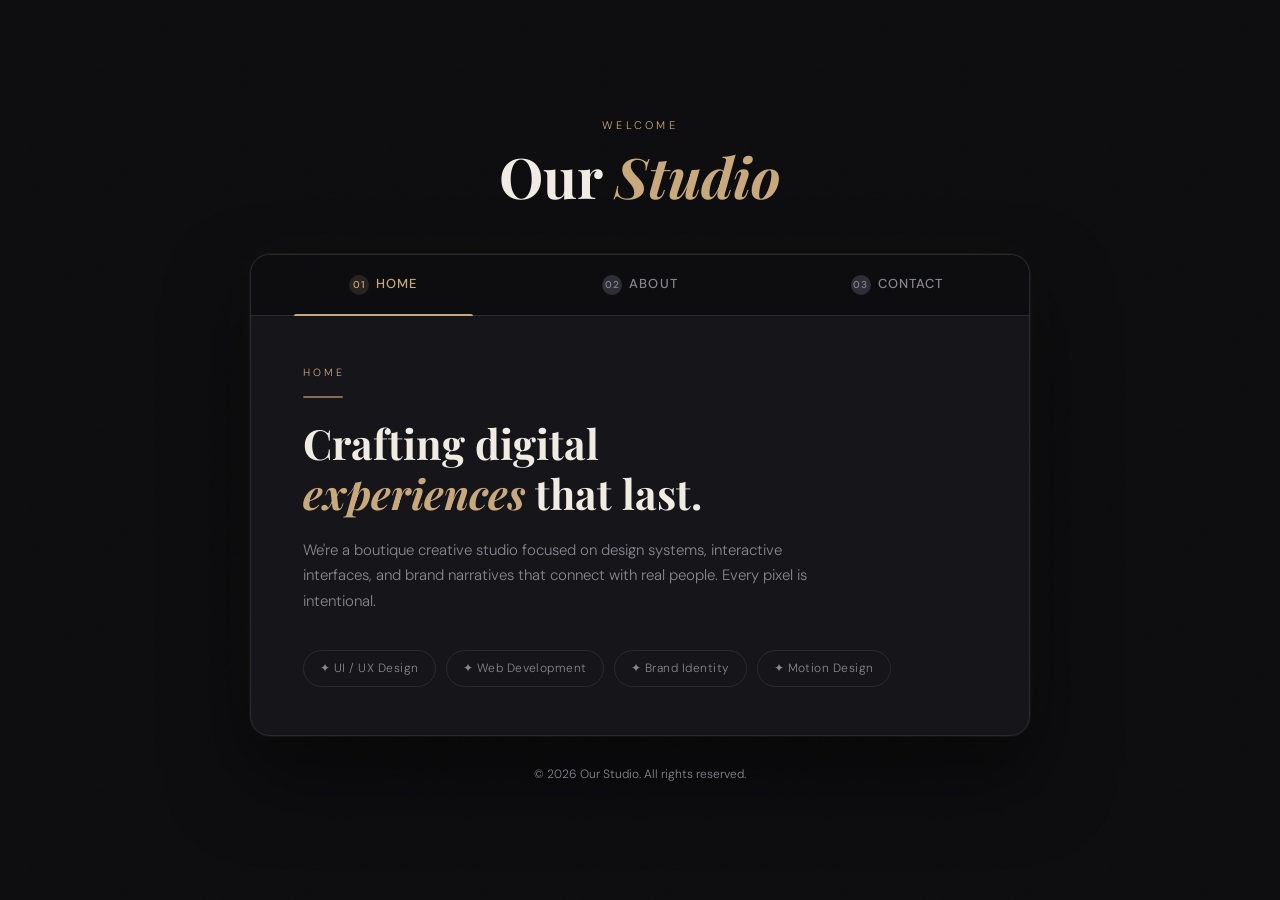
==== index.html @ 18a2aa03 "Add potato homepage" ====
<!DOCTYPE html>
<html lang="en">
<head>
  <meta charset="UTF-8" />
  <meta name="viewport" content="width=device-width, initial-scale=1.0"/>
  <title>Tabbed Interface</title>
  <link href="https://fonts.googleapis.com/css2?family=Playfair+Display:ital,wght@0,400;0,700;1,400&family=DM+Sans:wght@300;400;500&display=swap" rel="stylesheet"/>
  <style>
    *, *::before, *::after { box-sizing: border-box; margin: 0; padding: 0; }

    :root {
      --bg: #0d0d0f;
      --surface: #16161a;
      --border: #2a2a30;
      --accent: #c8a97e;
      --accent-glow: rgba(200, 169, 126, 0.15);
      --text-primary: #f0ece4;
      --text-secondary: #8a8690;
      --tab-inactive: #2e2e36;
    }

    html, body {
      height: 100%;
      background: var(--bg);
      color: var(--text-primary);
      font-family: 'DM Sans', sans-serif;
      font-weight: 300;
      line-height: 1.7;
    }

    /* ── Noise texture overlay ── */
    body::before {
      content: '';
      position: fixed;
      inset: 0;
      background-image: url("data:image/svg+xml,%3Csvg viewBox='0 0 200 200' xmlns='http://www.w3.org/2000/svg'%3E%3Cfilter id='n'%3E%3CfeTurbulence type='fractalNoise' baseFrequency='0.85' numOctaves='4' stitchTiles='stitch'/%3E%3C/filter%3E%3Crect width='100%25' height='100%25' filter='url(%23n)' opacity='0.04'/%3E%3C/svg%3E");
      background-size: 180px 180px;
      pointer-events: none;
      z-index: 0;
      opacity: 0.4;
    }

    .wrapper {
      position: relative;
      z-index: 1;
      min-height: 100vh;
      display: flex;
      flex-direction: column;
      align-items: center;
      justify-content: center;
      padding: 40px 20px;
    }

    /* ── Site header ── */
    .site-header {
      text-align: center;
      margin-bottom: 48px;
      animation: fadeDown 0.7s ease both;
    }

    .site-header .eyebrow {
      font-size: 11px;
      letter-spacing: 0.3em;
      text-transform: uppercase;
      color: var(--accent);
      margin-bottom: 10px;
    }

    .site-header h1 {
      font-family: 'Playfair Display', serif;
      font-size: clamp(2rem, 5vw, 3.5rem);
      font-weight: 700;
      color: var(--text-primary);
      line-height: 1.1;
    }

    .site-header h1 em {
      font-style: italic;
      color: var(--accent);
    }

    /* ── Card shell ── */
    .card {
      width: 100%;
      max-width: 780px;
      background: var(--surface);
      border: 1px solid var(--border);
      border-radius: 20px;
      overflow: hidden;
      box-shadow:
        0 0 0 1px rgba(200,169,126,0.06),
        0 40px 80px rgba(0,0,0,0.5),
        0 0 60px rgba(200,169,126,0.04);
      animation: fadeUp 0.7s 0.15s ease both;
    }

    /* ── Tab bar ── */
    .tab-bar {
      display: flex;
      border-bottom: 1px solid var(--border);
      background: var(--bg);
      padding: 0 4px;
    }

    .tab-btn {
      position: relative;
      flex: 1;
      padding: 20px 10px;
      background: none;
      border: none;
      cursor: pointer;
      font-family: 'DM Sans', sans-serif;
      font-size: 13px;
      font-weight: 500;
      letter-spacing: 0.08em;
      text-transform: uppercase;
      color: var(--text-secondary);
      transition: color 0.3s ease;
      outline: none;
    }

    .tab-btn::after {
      content: '';
      position: absolute;
      bottom: -1px;
      left: 15%;
      right: 15%;
      height: 2px;
      background: var(--accent);
      border-radius: 2px 2px 0 0;
      transform: scaleX(0);
      transform-origin: center;
      transition: transform 0.35s cubic-bezier(0.4, 0, 0.2, 1);
    }

    .tab-btn:hover { color: var(--text-primary); }

    .tab-btn.active {
      color: var(--accent);
    }

    .tab-btn.active::after {
      transform: scaleX(1);
    }

    /* ── Tab number badge ── */
    .tab-btn .num {
      display: inline-block;
      width: 20px;
      height: 20px;
      line-height: 20px;
      text-align: center;
      font-size: 10px;
      background: var(--tab-inactive);
      border-radius: 50%;
      margin-right: 7px;
      vertical-align: middle;
      transition: background 0.3s, color 0.3s;
    }

    .tab-btn.active .num {
      background: var(--accent-glow);
      color: var(--accent);
    }

    /* ── Tab panels ── */
    .tab-panels { padding: 48px 52px; min-height: 360px; }

    .tab-panel {
      display: none;
      animation: fadeIn 0.45s ease both;
    }

    .tab-panel.active { display: block; }

    /* ── Section label ── */
    .section-label {
      font-size: 10.5px;
      letter-spacing: 0.3em;
      text-transform: uppercase;
      color: var(--accent);
      margin-bottom: 14px;
    }

    /* ── Home panel ── */
    .home-heading {
      font-family: 'Playfair Display', serif;
      font-size: clamp(1.8rem, 4vw, 2.6rem);
      font-weight: 700;
      line-height: 1.2;
      margin-bottom: 20px;
    }

    .home-heading em {
      font-style: italic;
      color: var(--accent);
    }

    .home-desc {
      font-size: 15px;
      color: var(--text-secondary);
      max-width: 520px;
      margin-bottom: 36px;
    }

    .badge-row {
      display: flex;
      gap: 10px;
      flex-wrap: wrap;
    }

    .badge {
      padding: 7px 16px;
      border-radius: 100px;
      border: 1px solid var(--border);
      font-size: 12px;
      color: var(--text-secondary);
      letter-spacing: 0.04em;
      transition: border-color 0.2s, color 0.2s;
    }

    .badge:hover {
      border-color: var(--accent);
      color: var(--accent);
    }

    /* ── About panel ── */
    .about-grid {
      display: grid;
      grid-template-columns: 1fr 1fr;
      gap: 28px;
      margin-top: 28px;
    }

    .about-card {
      background: rgba(255,255,255,0.025);
      border: 1px solid var(--border);
      border-radius: 12px;
      padding: 24px 22px;
      transition: border-color 0.25s, transform 0.25s;
    }

    .about-card:hover {
      border-color: rgba(200,169,126,0.3);
      transform: translateY(-2px);
    }

    .about-card .icon {
      font-size: 26px;
      margin-bottom: 12px;
    }

    .about-card h3 {
      font-family: 'Playfair Display', serif;
      font-size: 1.05rem;
      margin-bottom: 8px;
      color: var(--text-primary);
    }

    .about-card p {
      font-size: 13.5px;
      color: var(--text-secondary);
      line-height: 1.65;
    }

    .about-intro {
      font-size: 15px;
      color: var(--text-secondary);
    }

    /* ── Contact panel ── */
    .contact-intro {
      font-size: 15px;
      color: var(--text-secondary);
      margin-bottom: 30px;
      max-width: 460px;
    }

    .form-group {
      margin-bottom: 20px;
    }

    .form-group label {
      display: block;
      font-size: 11px;
      letter-spacing: 0.15em;
      text-transform: uppercase;
      color: var(--text-secondary);
      margin-bottom: 8px;
    }

    .form-group input,
    .form-group textarea {
      width: 100%;
      padding: 14px 16px;
      background: rgba(255,255,255,0.04);
      border: 1px solid var(--border);
      border-radius: 10px;
      color: var(--text-primary);
      font-family: 'DM Sans', sans-serif;
      font-size: 14px;
      outline: none;
      transition: border-color 0.25s, box-shadow 0.25s;
    }

    .form-group input::placeholder,
    .form-group textarea::placeholder { color: #50505a; }

    .form-group input:focus,
    .form-group textarea:focus {
      border-color: rgba(200,169,126,0.5);
      box-shadow: 0 0 0 3px rgba(200,169,126,0.08);
    }

    .form-group textarea {
      resize: vertical;
      min-height: 100px;
    }

    .form-row { display: grid; grid-template-columns: 1fr 1fr; gap: 16px; }

    .btn-submit {
      display: inline-flex;
      align-items: center;
      gap: 10px;
      padding: 14px 30px;
      background: var(--accent);
      color: #0d0d0f;
      border: none;
      border-radius: 10px;
      font-family: 'DM Sans', sans-serif;
      font-size: 13.5px;
      font-weight: 500;
      letter-spacing: 0.06em;
      cursor: pointer;
      transition: opacity 0.2s, transform 0.2s;
      margin-top: 8px;
    }

    .btn-submit:hover { opacity: 0.88; transform: translateY(-1px); }
    .btn-submit:active { transform: translateY(0); }

    .btn-submit svg { width: 15px; height: 15px; }

    /* ── Success toast ── */
    .toast {
      display: none;
      align-items: center;
      gap: 10px;
      margin-top: 18px;
      padding: 12px 18px;
      background: rgba(200,169,126,0.1);
      border: 1px solid rgba(200,169,126,0.3);
      border-radius: 10px;
      font-size: 13.5px;
      color: var(--accent);
    }

    .toast.show { display: flex; animation: fadeIn 0.4s ease; }

    /* ── Divider ── */
    .divider {
      width: 40px;
      height: 2px;
      background: var(--accent);
      border-radius: 2px;
      margin-bottom: 20px;
      opacity: 0.6;
    }

    /* ── Footer ── */
    .site-footer {
      margin-top: 28px;
      font-size: 12px;
      color: var(--text-secondary);
      opacity: 0.5;
      animation: fadeUp 0.7s 0.3s ease both;
    }

    /* ── Animations ── */
    @keyframes fadeDown {
      from { opacity: 0; transform: translateY(-18px); }
      to   { opacity: 1; transform: translateY(0); }
    }

    @keyframes fadeUp {
      from { opacity: 0; transform: translateY(22px); }
      to   { opacity: 1; transform: translateY(0); }
    }

    @keyframes fadeIn {
      from { opacity: 0; transform: translateY(10px); }
      to   { opacity: 1; transform: translateY(0); }
    }

    /* ── Responsive ── */
    @media (max-width: 580px) {
      .tab-panels { padding: 34px 24px; }
      .about-grid { grid-template-columns: 1fr; }
      .form-row { grid-template-columns: 1fr; }
      .tab-btn .num { display: none; }
    }
  </style>
</head>
<body>
  <div class="wrapper">

    <header class="site-header">
      <p class="eyebrow">Welcome</p>
      <h1>Our <em>Studio</em></h1>
    </header>

    <div class="card" role="main">

      <!-- Tab Bar -->
      <div class="tab-bar" role="tablist" aria-label="Main navigation">
        <button class="tab-btn active" role="tab" aria-selected="true"  aria-controls="panel-home"    id="tab-home"    onclick="switchTab('home')">
          <span class="num">01</span>Home
        </button>
        <button class="tab-btn"        role="tab" aria-selected="false" aria-controls="panel-about"   id="tab-about"   onclick="switchTab('about')">
          <span class="num">02</span>About
        </button>
        <button class="tab-btn"        role="tab" aria-selected="false" aria-controls="panel-contact" id="tab-contact" onclick="switchTab('contact')">
          <span class="num">03</span>Contact
        </button>
      </div>

      <!-- Tab Panels -->
      <div class="tab-panels">

        <!-- HOME -->
        <section class="tab-panel active" id="panel-home" role="tabpanel" aria-labelledby="tab-home">
          <p class="section-label">Home</p>
          <div class="divider"></div>
          <h2 class="home-heading">Crafting&nbsp;digital<br><em>experiences</em>&nbsp;that&nbsp;last.</h2>
          <p class="home-desc">
            We're a boutique creative studio focused on design systems, interactive interfaces,
            and brand narratives that connect with real people. Every pixel is intentional.
          </p>
          <div class="badge-row">
            <span class="badge">✦ UI / UX Design</span>
            <span class="badge">✦ Web Development</span>
            <span class="badge">✦ Brand Identity</span>
            <span class="badge">✦ Motion Design</span>
          </div>
        </section>

        <!-- ABOUT -->
        <section class="tab-panel" id="panel-about" role="tabpanel" aria-labelledby="tab-about">
          <p class="section-label">About Us</p>
          <div class="divider"></div>
          <p class="about-intro">
            Founded in 2018, our team of designers and engineers builds thoughtful digital products
            for ambitious brands. We believe great work emerges from deep collaboration and relentless curiosity.
          </p>
          <div class="about-grid">
            <div class="about-card">
              <div class="icon">✦</div>
              <h3>Our Mission</h3>
              <p>To create interfaces that feel effortless yet extraordinary — where function and beauty are inseparable.</p>
            </div>
            <div class="about-card">
              <div class="icon">◈</div>
              <h3>Our Process</h3>
              <p>Research, ideate, prototype, refine. We iterate quickly and involve clients at every step of the journey.</p>
            </div>
            <div class="about-card">
              <div class="icon">◎</div>
              <h3>Our Values</h3>
              <p>Transparency, craft, and empathy. We treat every project as if it were our own product to ship.</p>
            </div>
            <div class="about-card">
              <div class="icon">⬡</div>
              <h3>Our Team</h3>
              <p>A distributed crew of 12 across four continents — each bringing a unique perspective to the table.</p>
            </div>
          </div>
        </section>

        <!-- CONTACT -->
        <section class="tab-panel" id="panel-contact" role="tabpanel" aria-labelledby="tab-contact">
          <p class="section-label">Get In Touch</p>
          <div class="divider"></div>
          <p class="contact-intro">
            Have a project in mind? We'd love to hear about it. Drop us a message and we'll
            get back to you within one business day.
          </p>
          <form id="contactForm" onsubmit="handleSubmit(event)" novalidate>
            <div class="form-row">
              <div class="form-group">
                <label for="fname">Full Name</label>
                <input type="text" id="fname" name="name" placeholder="Jane Doe" required autocomplete="name"/>
              </div>
              <div class="form-group">
                <label for="femail">Email Address</label>
                <input type="email" id="femail" name="email" placeholder="jane@example.com" required autocomplete="email"/>
              </div>
            </div>
            <div class="form-group">
              <label for="fmessage">Message</label>
              <textarea id="fmessage" name="message" placeholder="Tell us about your project…"></textarea>
            </div>
            <button type="submit" class="btn-submit">
              Send Message
              <svg viewBox="0 0 24 24" fill="none" stroke="currentColor" stroke-width="2" stroke-linecap="round" stroke-linejoin="round">
                <line x1="5" y1="12" x2="19" y2="12"/><polyline points="12 5 19 12 12 19"/>
              </svg>
            </button>
          </form>
          <div class="toast" id="successToast">
            <span>✓</span> Message sent! We'll be in touch soon.
          </div>
        </section>

      </div><!-- /tab-panels -->
    </div><!-- /card -->

    <footer class="site-footer">© 2026 Our Studio. All rights reserved.</footer>

  </div><!-- /wrapper -->

  <script>
    // ── Tab switching ──────────────────────────────────────────────
    function switchTab(name) {
      // Deactivate all
      document.querySelectorAll('.tab-btn').forEach(btn => {
        btn.classList.remove('active');
        btn.setAttribute('aria-selected', 'false');
      });
      document.querySelectorAll('.tab-panel').forEach(panel => {
        panel.classList.remove('active');
      });

      // Activate selected
      const btn   = document.getElementById('tab-' + name);
      const panel = document.getElementById('panel-' + name);

      btn.classList.add('active');
      btn.setAttribute('aria-selected', 'true');
      panel.classList.add('active');
    }

    // ── Keyboard navigation ────────────────────────────────────────
    document.querySelectorAll('.tab-btn').forEach((btn, i, btns) => {
      btn.addEventListener('keydown', e => {
        let idx = i;
        if (e.key === 'ArrowRight') idx = (i + 1) % btns.length;
        else if (e.key === 'ArrowLeft') idx = (i - 1 + btns.length) % btns.length;
        else return;
        btns[idx].focus();
        btns[idx].click();
      });
    });

    // ── Contact form ───────────────────────────────────────────────
    function handleSubmit(e) {
      e.preventDefault();
      const form  = e.target;
      const name  = form.name.value.trim();
      const email = form.email.value.trim();

      if (!name || !email) {
        // Simple shake on missing fields
        form.querySelectorAll('input:invalid').forEach(input => {
          input.style.borderColor = '#c06060';
          input.addEventListener('input', () => {
            input.style.borderColor = '';
          }, { once: true });
        });
        return;
      }

      // Simulate send
      const btn   = form.querySelector('.btn-submit');
      const toast = document.getElementById('successToast');

      btn.textContent = 'Sending…';
      btn.disabled = true;

      setTimeout(() => {
        form.reset();
        btn.innerHTML = 'Send Message <svg viewBox="0 0 24 24" fill="none" stroke="currentColor" stroke-width="2" stroke-linecap="round" stroke-linejoin="round" style="width:15px;height:15px;display:inline-block;vertical-align:middle;margin-left:10px"><line x1="5" y1="12" x2="19" y2="12"/><polyline points="12 5 19 12 12 19"/></svg>';
        btn.disabled = false;
        toast.classList.add('show');
        setTimeout(() => toast.classList.remove('show'), 4000);
      }, 900);
    }
  </script>
</body>
</html>
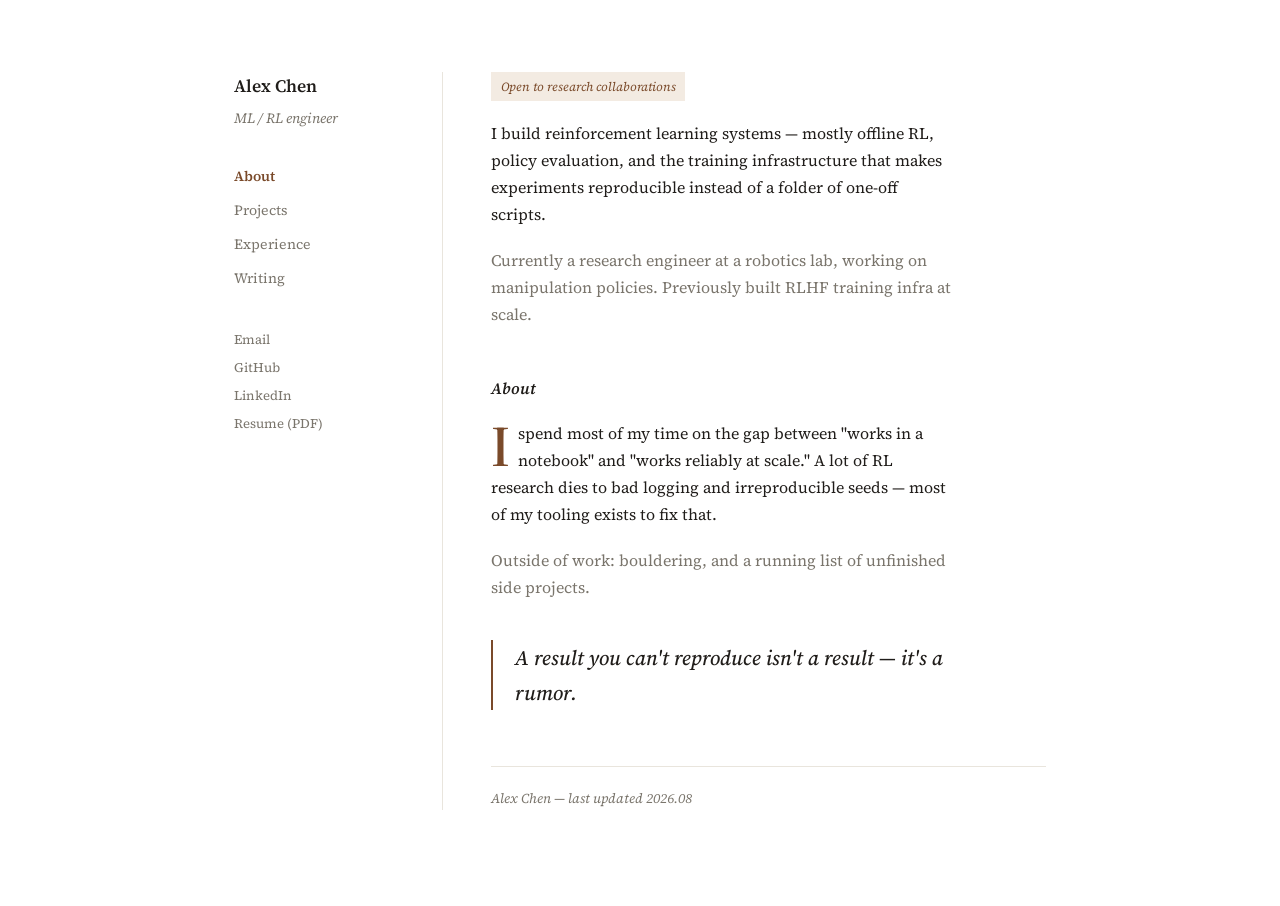
==== commit e1bdde18: "Update index.html" ====
--- a/index.html
+++ b/index.html
@@ -1,590 +1,50 @@
 <!DOCTYPE html>
 <html lang="en">
 <head>
-  <meta charset="UTF-8" />
-  <meta name="viewport" content="width=device-width, initial-scale=1.0"/>
-  <title>Tabbed Interface</title>
-  <link href="https://fonts.googleapis.com/css2?family=Playfair+Display:ital,wght@0,400;0,700;1,400&family=DM+Sans:wght@300;400;500&display=swap" rel="stylesheet"/>
-  <style>
-    *, *::before, *::after { box-sizing: border-box; margin: 0; padding: 0; }
-
-    :root {
-      --bg: #0d0d0f;
-      --surface: #16161a;
-      --border: #2a2a30;
-      --accent: #c8a97e;
-      --accent-glow: rgba(200, 169, 126, 0.15);
-      --text-primary: #f0ece4;
-      --text-secondary: #8a8690;
-      --tab-inactive: #2e2e36;
-    }
-
-    html, body {
-      height: 100%;
-      background: var(--bg);
-      color: var(--text-primary);
-      font-family: 'DM Sans', sans-serif;
-      font-weight: 300;
-      line-height: 1.7;
-    }
-
-    /* ── Noise texture overlay ── */
-    body::before {
-      content: '';
-      position: fixed;
-      inset: 0;
-      background-image: url("data:image/svg+xml,%3Csvg viewBox='0 0 200 200' xmlns='http://www.w3.org/2000/svg'%3E%3Cfilter id='n'%3E%3CfeTurbulence type='fractalNoise' baseFrequency='0.85' numOctaves='4' stitchTiles='stitch'/%3E%3C/filter%3E%3Crect width='100%25' height='100%25' filter='url(%23n)' opacity='0.04'/%3E%3C/svg%3E");
-      background-size: 180px 180px;
-      pointer-events: none;
-      z-index: 0;
-      opacity: 0.4;
-    }
-
-    .wrapper {
-      position: relative;
-      z-index: 1;
-      min-height: 100vh;
-      display: flex;
-      flex-direction: column;
-      align-items: center;
-      justify-content: center;
-      padding: 40px 20px;
-    }
-
-    /* ── Site header ── */
-    .site-header {
-      text-align: center;
-      margin-bottom: 48px;
-      animation: fadeDown 0.7s ease both;
-    }
-
-    .site-header .eyebrow {
-      font-size: 11px;
-      letter-spacing: 0.3em;
-      text-transform: uppercase;
-      color: var(--accent);
-      margin-bottom: 10px;
-    }
-
-    .site-header h1 {
-      font-family: 'Playfair Display', serif;
-      font-size: clamp(2rem, 5vw, 3.5rem);
-      font-weight: 700;
-      color: var(--text-primary);
-      line-height: 1.1;
-    }
-
-    .site-header h1 em {
-      font-style: italic;
-      color: var(--accent);
-    }
-
-    /* ── Card shell ── */
-    .card {
-      width: 100%;
-      max-width: 780px;
-      background: var(--surface);
-      border: 1px solid var(--border);
-      border-radius: 20px;
-      overflow: hidden;
-      box-shadow:
-        0 0 0 1px rgba(200,169,126,0.06),
-        0 40px 80px rgba(0,0,0,0.5),
-        0 0 60px rgba(200,169,126,0.04);
-      animation: fadeUp 0.7s 0.15s ease both;
-    }
-
-    /* ── Tab bar ── */
-    .tab-bar {
-      display: flex;
-      border-bottom: 1px solid var(--border);
-      background: var(--bg);
-      padding: 0 4px;
-    }
-
-    .tab-btn {
-      position: relative;
-      flex: 1;
-      padding: 20px 10px;
-      background: none;
-      border: none;
-      cursor: pointer;
-      font-family: 'DM Sans', sans-serif;
-      font-size: 13px;
-      font-weight: 500;
-      letter-spacing: 0.08em;
-      text-transform: uppercase;
-      color: var(--text-secondary);
-      transition: color 0.3s ease;
-      outline: none;
-    }
-
-    .tab-btn::after {
-      content: '';
-      position: absolute;
-      bottom: -1px;
-      left: 15%;
-      right: 15%;
-      height: 2px;
-      background: var(--accent);
-      border-radius: 2px 2px 0 0;
-      transform: scaleX(0);
-      transform-origin: center;
-      transition: transform 0.35s cubic-bezier(0.4, 0, 0.2, 1);
-    }
-
-    .tab-btn:hover { color: var(--text-primary); }
-
-    .tab-btn.active {
-      color: var(--accent);
-    }
-
-    .tab-btn.active::after {
-      transform: scaleX(1);
-    }
-
-    /* ── Tab number badge ── */
-    .tab-btn .num {
-      display: inline-block;
-      width: 20px;
-      height: 20px;
-      line-height: 20px;
-      text-align: center;
-      font-size: 10px;
-      background: var(--tab-inactive);
-      border-radius: 50%;
-      margin-right: 7px;
-      vertical-align: middle;
-      transition: background 0.3s, color 0.3s;
-    }
-
-    .tab-btn.active .num {
-      background: var(--accent-glow);
-      color: var(--accent);
-    }
-
-    /* ── Tab panels ── */
-    .tab-panels { padding: 48px 52px; min-height: 360px; }
-
-    .tab-panel {
-      display: none;
-      animation: fadeIn 0.45s ease both;
-    }
-
-    .tab-panel.active { display: block; }
-
-    /* ── Section label ── */
-    .section-label {
-      font-size: 10.5px;
-      letter-spacing: 0.3em;
-      text-transform: uppercase;
-      color: var(--accent);
-      margin-bottom: 14px;
-    }
-
-    /* ── Home panel ── */
-    .home-heading {
-      font-family: 'Playfair Display', serif;
-      font-size: clamp(1.8rem, 4vw, 2.6rem);
-      font-weight: 700;
-      line-height: 1.2;
-      margin-bottom: 20px;
-    }
-
-    .home-heading em {
-      font-style: italic;
-      color: var(--accent);
-    }
-
-    .home-desc {
-      font-size: 15px;
-      color: var(--text-secondary);
-      max-width: 520px;
-      margin-bottom: 36px;
-    }
-
-    .badge-row {
-      display: flex;
-      gap: 10px;
-      flex-wrap: wrap;
-    }
-
-    .badge {
-      padding: 7px 16px;
-      border-radius: 100px;
-      border: 1px solid var(--border);
-      font-size: 12px;
-      color: var(--text-secondary);
-      letter-spacing: 0.04em;
-      transition: border-color 0.2s, color 0.2s;
-    }
-
-    .badge:hover {
-      border-color: var(--accent);
-      color: var(--accent);
-    }
-
-    /* ── About panel ── */
-    .about-grid {
-      display: grid;
-      grid-template-columns: 1fr 1fr;
-      gap: 28px;
-      margin-top: 28px;
-    }
-
-    .about-card {
-      background: rgba(255,255,255,0.025);
-      border: 1px solid var(--border);
-      border-radius: 12px;
-      padding: 24px 22px;
-      transition: border-color 0.25s, transform 0.25s;
-    }
-
-    .about-card:hover {
-      border-color: rgba(200,169,126,0.3);
-      transform: translateY(-2px);
-    }
-
-    .about-card .icon {
-      font-size: 26px;
-      margin-bottom: 12px;
-    }
-
-    .about-card h3 {
-      font-family: 'Playfair Display', serif;
-      font-size: 1.05rem;
-      margin-bottom: 8px;
-      color: var(--text-primary);
-    }
-
-    .about-card p {
-      font-size: 13.5px;
-      color: var(--text-secondary);
-      line-height: 1.65;
-    }
-
-    .about-intro {
-      font-size: 15px;
-      color: var(--text-secondary);
-    }
-
-    /* ── Contact panel ── */
-    .contact-intro {
-      font-size: 15px;
-      color: var(--text-secondary);
-      margin-bottom: 30px;
-      max-width: 460px;
-    }
-
-    .form-group {
-      margin-bottom: 20px;
-    }
-
-    .form-group label {
-      display: block;
-      font-size: 11px;
-      letter-spacing: 0.15em;
-      text-transform: uppercase;
-      color: var(--text-secondary);
-      margin-bottom: 8px;
-    }
-
-    .form-group input,
-    .form-group textarea {
-      width: 100%;
-      padding: 14px 16px;
-      background: rgba(255,255,255,0.04);
-      border: 1px solid var(--border);
-      border-radius: 10px;
-      color: var(--text-primary);
-      font-family: 'DM Sans', sans-serif;
-      font-size: 14px;
-      outline: none;
-      transition: border-color 0.25s, box-shadow 0.25s;
-    }
-
-    .form-group input::placeholder,
-    .form-group textarea::placeholder { color: #50505a; }
-
-    .form-group input:focus,
-    .form-group textarea:focus {
-      border-color: rgba(200,169,126,0.5);
-      box-shadow: 0 0 0 3px rgba(200,169,126,0.08);
-    }
-
-    .form-group textarea {
-      resize: vertical;
-      min-height: 100px;
-    }
-
-    .form-row { display: grid; grid-template-columns: 1fr 1fr; gap: 16px; }
-
-    .btn-submit {
-      display: inline-flex;
-      align-items: center;
-      gap: 10px;
-      padding: 14px 30px;
-      background: var(--accent);
-      color: #0d0d0f;
-      border: none;
-      border-radius: 10px;
-      font-family: 'DM Sans', sans-serif;
-      font-size: 13.5px;
-      font-weight: 500;
-      letter-spacing: 0.06em;
-      cursor: pointer;
-      transition: opacity 0.2s, transform 0.2s;
-      margin-top: 8px;
-    }
-
-    .btn-submit:hover { opacity: 0.88; transform: translateY(-1px); }
-    .btn-submit:active { transform: translateY(0); }
-
-    .btn-submit svg { width: 15px; height: 15px; }
-
-    /* ── Success toast ── */
-    .toast {
-      display: none;
-      align-items: center;
-      gap: 10px;
-      margin-top: 18px;
-      padding: 12px 18px;
-      background: rgba(200,169,126,0.1);
-      border: 1px solid rgba(200,169,126,0.3);
-      border-radius: 10px;
-      font-size: 13.5px;
-      color: var(--accent);
-    }
-
-    .toast.show { display: flex; animation: fadeIn 0.4s ease; }
-
-    /* ── Divider ── */
-    .divider {
-      width: 40px;
-      height: 2px;
-      background: var(--accent);
-      border-radius: 2px;
-      margin-bottom: 20px;
-      opacity: 0.6;
-    }
-
-    /* ── Footer ── */
-    .site-footer {
-      margin-top: 28px;
-      font-size: 12px;
-      color: var(--text-secondary);
-      opacity: 0.5;
-      animation: fadeUp 0.7s 0.3s ease both;
-    }
-
-    /* ── Animations ── */
-    @keyframes fadeDown {
-      from { opacity: 0; transform: translateY(-18px); }
-      to   { opacity: 1; transform: translateY(0); }
-    }
-
-    @keyframes fadeUp {
-      from { opacity: 0; transform: translateY(22px); }
-      to   { opacity: 1; transform: translateY(0); }
-    }
-
-    @keyframes fadeIn {
-      from { opacity: 0; transform: translateY(10px); }
-      to   { opacity: 1; transform: translateY(0); }
-    }
-
-    /* ── Responsive ── */
-    @media (max-width: 580px) {
-      .tab-panels { padding: 34px 24px; }
-      .about-grid { grid-template-columns: 1fr; }
-      .form-row { grid-template-columns: 1fr; }
-      .tab-btn .num { display: none; }
-    }
-  </style>
+<meta charset="UTF-8">
+<meta name="viewport" content="width=device-width, initial-scale=1.0">
+<title>Ethan Ma — About</title>
+<link rel="preconnect" href="https://fonts.googleapis.com">
+<link rel="preconnect" href="https://fonts.gstatic.com" crossorigin>
+<link href="https://fonts.googleapis.com/css2?family=Source+Serif+4:opsz,wght@8..60,400;8..60,500;8..60,600&display=swap" rel="stylesheet">
+<link rel="stylesheet" href="style.css">
 </head>
 <body>
-  <div class="wrapper">
+  <div class="grid">
+    <div class="sidebar">
+      <a class="name-link" href="index.html">
+        <div class="name">Alex Chen</div>
+      </a>
+      <div class="role">ML / RL engineer</div>
+      <nav>
+        <a href="index.html" class="active">About</a>
+        <a href="projects.html">Projects</a>
+        <a href="experience.html">Experience</a>
+        <a href="writing.html">Writing</a>
+      </nav>
+      <div class="links">
+        <a href="mailto:alex@example.com">Email</a>
+        <a href="#">GitHub</a>
+        <a href="#">LinkedIn</a>
+        <a href="#">Resume (PDF)</a>
+      </div>
+    </div>
 
-    <header class="site-header">
-      <p class="eyebrow">Welcome</p>
-      <h1>Our <em>Studio</em></h1>
-    </header>
+    <main>
+      <span class="tag">Open to research collaborations</span>
+      <p>I build reinforcement learning systems — mostly offline RL, policy evaluation, and the training infrastructure that makes experiments reproducible instead of a folder of one-off scripts.</p>
+      <p class="soft">Currently a research engineer at a robotics lab, working on manipulation policies. Previously built RLHF training infra at scale.</p>
 
-    <div class="card" role="main">
+      <h2>About</h2>
+      <div class="dropcap-wrap">
+        <p class="dropcap">I spend most of my time on the gap between "works in a notebook" and "works reliably at scale." A lot of RL research dies to bad logging and irreproducible seeds — most of my tooling exists to fix that.</p>
+      </div>
+      <p class="soft">Outside of work: bouldering, and a running list of unfinished side projects.</p>
 
-      <!-- Tab Bar -->
-      <div class="tab-bar" role="tablist" aria-label="Main navigation">
-        <button class="tab-btn active" role="tab" aria-selected="true"  aria-controls="panel-home"    id="tab-home"    onclick="switchTab('home')">
-          <span class="num">01</span>Home
-        </button>
-        <button class="tab-btn"        role="tab" aria-selected="false" aria-controls="panel-about"   id="tab-about"   onclick="switchTab('about')">
-          <span class="num">02</span>About
-        </button>
-        <button class="tab-btn"        role="tab" aria-selected="false" aria-controls="panel-contact" id="tab-contact" onclick="switchTab('contact')">
-          <span class="num">03</span>Contact
-        </button>
-      </div>
+      <blockquote class="pull">A result you can't reproduce isn't a result — it's a rumor.</blockquote>
 
-      <!-- Tab Panels -->
-      <div class="tab-panels">
-
-        <!-- HOME -->
-        <section class="tab-panel active" id="panel-home" role="tabpanel" aria-labelledby="tab-home">
-          <p class="section-label">Home</p>
-          <div class="divider"></div>
-          <h2 class="home-heading">Crafting&nbsp;digital<br><em>experiences</em>&nbsp;that&nbsp;last.</h2>
-          <p class="home-desc">
-            We're a boutique creative studio focused on design systems, interactive interfaces,
-            and brand narratives that connect with real people. Every pixel is intentional.
-          </p>
-          <div class="badge-row">
-            <span class="badge">✦ UI / UX Design</span>
-            <span class="badge">✦ Web Development</span>
-            <span class="badge">✦ Brand Identity</span>
-            <span class="badge">✦ Motion Design</span>
-          </div>
-        </section>
-
-        <!-- ABOUT -->
-        <section class="tab-panel" id="panel-about" role="tabpanel" aria-labelledby="tab-about">
-          <p class="section-label">About Us</p>
-          <div class="divider"></div>
-          <p class="about-intro">
-            Founded in 2018, our team of designers and engineers builds thoughtful digital products
-            for ambitious brands. We believe great work emerges from deep collaboration and relentless curiosity.
-          </p>
-          <div class="about-grid">
-            <div class="about-card">
-              <div class="icon">✦</div>
-              <h3>Our Mission</h3>
-              <p>To create interfaces that feel effortless yet extraordinary — where function and beauty are inseparable.</p>
-            </div>
-            <div class="about-card">
-              <div class="icon">◈</div>
-              <h3>Our Process</h3>
-              <p>Research, ideate, prototype, refine. We iterate quickly and involve clients at every step of the journey.</p>
-            </div>
-            <div class="about-card">
-              <div class="icon">◎</div>
-              <h3>Our Values</h3>
-              <p>Transparency, craft, and empathy. We treat every project as if it were our own product to ship.</p>
-            </div>
-            <div class="about-card">
-              <div class="icon">⬡</div>
-              <h3>Our Team</h3>
-              <p>A distributed crew of 12 across four continents — each bringing a unique perspective to the table.</p>
-            </div>
-          </div>
-        </section>
-
-        <!-- CONTACT -->
-        <section class="tab-panel" id="panel-contact" role="tabpanel" aria-labelledby="tab-contact">
-          <p class="section-label">Get In Touch</p>
-          <div class="divider"></div>
-          <p class="contact-intro">
-            Have a project in mind? We'd love to hear about it. Drop us a message and we'll
-            get back to you within one business day.
-          </p>
-          <form id="contactForm" onsubmit="handleSubmit(event)" novalidate>
-            <div class="form-row">
-              <div class="form-group">
-                <label for="fname">Full Name</label>
-                <input type="text" id="fname" name="name" placeholder="Jane Doe" required autocomplete="name"/>
-              </div>
-              <div class="form-group">
-                <label for="femail">Email Address</label>
-                <input type="email" id="femail" name="email" placeholder="jane@example.com" required autocomplete="email"/>
-              </div>
-            </div>
-            <div class="form-group">
-              <label for="fmessage">Message</label>
-              <textarea id="fmessage" name="message" placeholder="Tell us about your project…"></textarea>
-            </div>
-            <button type="submit" class="btn-submit">
-              Send Message
-              <svg viewBox="0 0 24 24" fill="none" stroke="currentColor" stroke-width="2" stroke-linecap="round" stroke-linejoin="round">
-                <line x1="5" y1="12" x2="19" y2="12"/><polyline points="12 5 19 12 12 19"/>
-              </svg>
-            </button>
-          </form>
-          <div class="toast" id="successToast">
-            <span>✓</span> Message sent! We'll be in touch soon.
-          </div>
-        </section>
-
-      </div><!-- /tab-panels -->
-    </div><!-- /card -->
-
-    <footer class="site-footer">© 2026 Our Studio. All rights reserved.</footer>
-
-  </div><!-- /wrapper -->
-
-  <script>
-    // ── Tab switching ──────────────────────────────────────────────
-    function switchTab(name) {
-      // Deactivate all
-      document.querySelectorAll('.tab-btn').forEach(btn => {
-        btn.classList.remove('active');
-        btn.setAttribute('aria-selected', 'false');
-      });
-      document.querySelectorAll('.tab-panel').forEach(panel => {
-        panel.classList.remove('active');
-      });
-
-      // Activate selected
-      const btn   = document.getElementById('tab-' + name);
-      const panel = document.getElementById('panel-' + name);
-
-      btn.classList.add('active');
-      btn.setAttribute('aria-selected', 'true');
-      panel.classList.add('active');
-    }
-
-    // ── Keyboard navigation ────────────────────────────────────────
-    document.querySelectorAll('.tab-btn').forEach((btn, i, btns) => {
-      btn.addEventListener('keydown', e => {
-        let idx = i;
-        if (e.key === 'ArrowRight') idx = (i + 1) % btns.length;
-        else if (e.key === 'ArrowLeft') idx = (i - 1 + btns.length) % btns.length;
-        else return;
-        btns[idx].focus();
-        btns[idx].click();
-      });
-    });
-
-    // ── Contact form ───────────────────────────────────────────────
-    function handleSubmit(e) {
-      e.preventDefault();
-      const form  = e.target;
-      const name  = form.name.value.trim();
-      const email = form.email.value.trim();
-
-      if (!name || !email) {
-        // Simple shake on missing fields
-        form.querySelectorAll('input:invalid').forEach(input => {
-          input.style.borderColor = '#c06060';
-          input.addEventListener('input', () => {
-            input.style.borderColor = '';
-          }, { once: true });
-        });
-        return;
-      }
-
-      // Simulate send
-      const btn   = form.querySelector('.btn-submit');
-      const toast = document.getElementById('successToast');
-
-      btn.textContent = 'Sending…';
-      btn.disabled = true;
-
-      setTimeout(() => {
-        form.reset();
-        btn.innerHTML = 'Send Message <svg viewBox="0 0 24 24" fill="none" stroke="currentColor" stroke-width="2" stroke-linecap="round" stroke-linejoin="round" style="width:15px;height:15px;display:inline-block;vertical-align:middle;margin-left:10px"><line x1="5" y1="12" x2="19" y2="12"/><polyline points="12 5 19 12 12 19"/></svg>';
-        btn.disabled = false;
-        toast.classList.add('show');
-        setTimeout(() => toast.classList.remove('show'), 4000);
-      }, 900);
-    }
-  </script>
+      <footer>Alex Chen — last updated 2026.08</footer>
+    </main>
+  </div>
 </body>
 </html>
--- a/style.css
+++ b/style.css
@@ -0,0 +1,159 @@
+/* Shared styles — marginalia design, all pages */
+
+:root {
+  --bg: #FFFFFF;
+  --ink: #201D1A;
+  --ink-soft: #7A756C;
+  --rule: #E9E5DD;
+  --accent: #7A4A2A;
+  --accent-bg: #F3EBE2;
+}
+* { box-sizing: border-box; margin: 0; padding: 0; }
+body {
+  background: var(--bg);
+  color: var(--ink);
+  font-family: 'Source Serif 4', Georgia, serif;
+  font-size: 16px;
+  line-height: 1.7;
+}
+
+.grid {
+  max-width: 860px;
+  margin: 0 auto;
+  padding: 4.5rem 1.5rem 6rem;
+  display: grid;
+  grid-template-columns: 160px 1fr;
+  gap: 3rem;
+}
+
+.sidebar { position: sticky; top: 4.5rem; align-self: start; }
+
+.name-link { display: block; text-decoration: none; color: inherit; }
+.name-link:hover .name { color: var(--accent); }
+.name { font-weight: 600; font-size: 1.1rem; margin-bottom: 0.3rem; transition: color 0.15s; }
+.role { color: var(--ink-soft); font-style: italic; font-size: 0.88rem; margin-bottom: 1.8rem; }
+
+nav a {
+  display: block;
+  color: var(--ink-soft);
+  text-decoration: none;
+  font-size: 0.88rem;
+  padding: 0.32rem 0;
+}
+nav a:hover { color: var(--accent); }
+nav a.active { color: var(--accent); font-weight: 600; }
+
+.links { margin-top: 1.8rem; }
+.links a {
+  display: block;
+  color: var(--ink-soft);
+  text-decoration: none;
+  font-size: 0.82rem;
+  padding: 0.18rem 0;
+}
+.links a:hover { color: var(--accent); }
+
+main { border-left: 1px solid var(--rule); padding-left: 3rem; }
+
+.tag {
+  display: inline-block;
+  background: var(--accent-bg);
+  color: var(--accent);
+  font-size: 0.78rem;
+  font-style: italic;
+  padding: 0.22rem 0.6rem;
+  margin-bottom: 1.2rem;
+}
+
+p { margin-bottom: 1.15rem; max-width: 58ch; }
+p.soft { color: var(--ink-soft); }
+a.inline { color: var(--accent); text-decoration: none; border-bottom: 1px solid rgba(122,74,42,0.35); }
+a.inline:hover { border-bottom-color: var(--accent); }
+
+h1 {
+  font-size: 1.5rem;
+  font-weight: 600;
+  font-style: italic;
+  margin: 0 0 1.6rem;
+  color: var(--ink);
+}
+h2 {
+  font-size: 1rem;
+  font-weight: 600;
+  font-style: italic;
+  margin: 2.9rem 0 1.1rem;
+  color: var(--ink);
+}
+
+.dropcap-wrap { overflow: hidden; }
+p.dropcap::first-letter {
+  float: left;
+  font-size: 3.6rem;
+  line-height: 0.78;
+  font-weight: 600;
+  padding: 0.25rem 0.5rem 0 0;
+  color: var(--accent);
+}
+
+.pull {
+  margin: 2.4rem 0 2.6rem;
+  padding-left: 1.4rem;
+  border-left: 2px solid var(--accent);
+  font-size: 1.3rem;
+  font-style: italic;
+  font-weight: 500;
+  color: var(--ink);
+  max-width: 44ch;
+}
+
+/* marginalia: dates hang in the gutter left of the body-text column,
+   pulled out via negative margin so the second grid column realigns
+   exactly with paragraph text above and below */
+.entry {
+  display: grid;
+  grid-template-columns: 2.4rem 1fr;
+  gap: 0.6rem;
+  margin-left: -3rem;
+  margin-bottom: 1.3rem;
+  font-size: 0.98rem;
+}
+.entry .date { text-align: right; color: var(--ink-soft); font-size: 0.85rem; padding-top: 0.15rem; font-style: italic; }
+.entry a { color: var(--ink); text-decoration: none; border-bottom: 1px solid var(--rule); }
+.entry a:hover { color: var(--accent); border-bottom-color: var(--accent); }
+.entry .desc { color: var(--ink-soft); font-size: 0.87rem; display: block; margin-top: 0.2rem; }
+
+.exp-entry {
+  display: grid;
+  grid-template-columns: 2.4rem 1fr;
+  gap: 0.6rem;
+  margin-left: -3rem;
+  margin-bottom: 1.4rem;
+  font-size: 0.98rem;
+}
+.exp-dates { text-align: right; color: var(--ink-soft); font-size: 0.83rem; padding-top: 0.15rem; font-style: italic; }
+.exp-title { font-weight: 600; }
+.exp-org { color: var(--ink-soft); font-style: italic; font-size: 0.9rem; }
+.exp-desc { color: var(--ink-soft); font-size: 0.9rem; margin-top: 0.25rem; }
+
+.page-intro { color: var(--ink-soft); margin-bottom: 2.4rem; max-width: 58ch; }
+
+footer {
+  margin-top: 3.5rem;
+  padding-top: 1.2rem;
+  border-top: 1px solid var(--rule);
+  color: var(--ink-soft);
+  font-size: 0.85rem;
+  font-style: italic;
+}
+
+a:focus-visible, .name-link:focus-visible {
+  outline: 2px solid var(--accent);
+  outline-offset: 2px;
+}
+
+@media (max-width: 620px) {
+  .grid { grid-template-columns: 1fr; }
+  main { border-left: none; padding-left: 0; border-top: 1px solid var(--rule); padding-top: 2rem; }
+  .entry, .exp-entry { grid-template-columns: 1fr; margin-left: 0; gap: 0.2rem; }
+  .entry .date, .exp-dates { text-align: left; }
+}
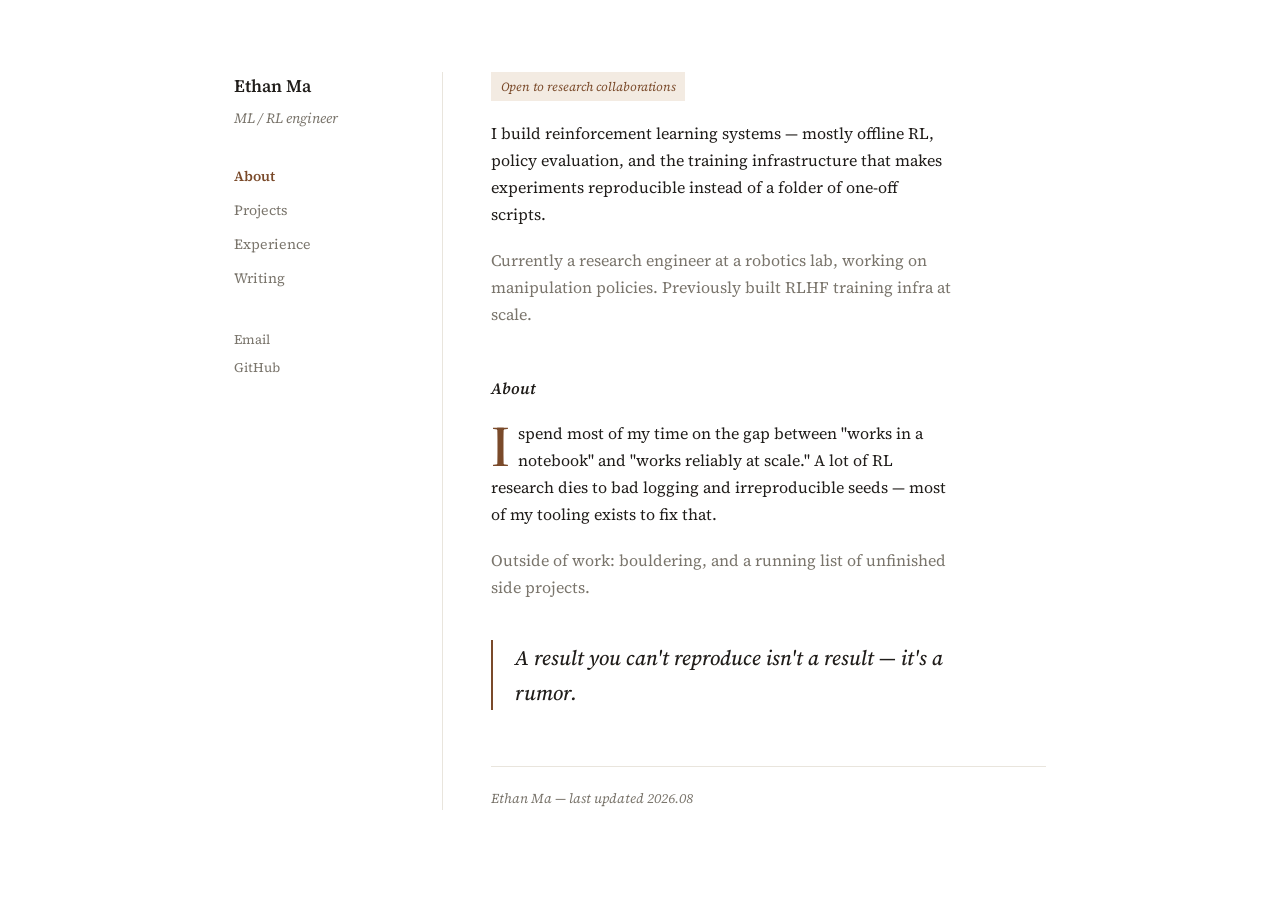
==== commit f31edc6b: "Update index.html" ====
--- a/index.html
+++ b/index.html
@@ -13,7 +13,7 @@
   <div class="grid">
     <div class="sidebar">
       <a class="name-link" href="index.html">
-        <div class="name">Alex Chen</div>
+        <div class="name">Ethan Ma</div>
       </a>
       <div class="role">ML / RL engineer</div>
       <nav>
@@ -23,10 +23,8 @@
         <a href="writing.html">Writing</a>
       </nav>
       <div class="links">
-        <a href="mailto:alex@example.com">Email</a>
+        <a href="mailto:ethan.t.ma@gmail.com">Email</a>
         <a href="#">GitHub</a>
-        <a href="#">LinkedIn</a>
-        <a href="#">Resume (PDF)</a>
       </div>
     </div>
 
@@ -43,7 +41,7 @@
 
       <blockquote class="pull">A result you can't reproduce isn't a result — it's a rumor.</blockquote>
 
-      <footer>Alex Chen — last updated 2026.08</footer>
+      <footer>Ethan Ma — last updated 2026.08</footer>
     </main>
   </div>
 </body>
